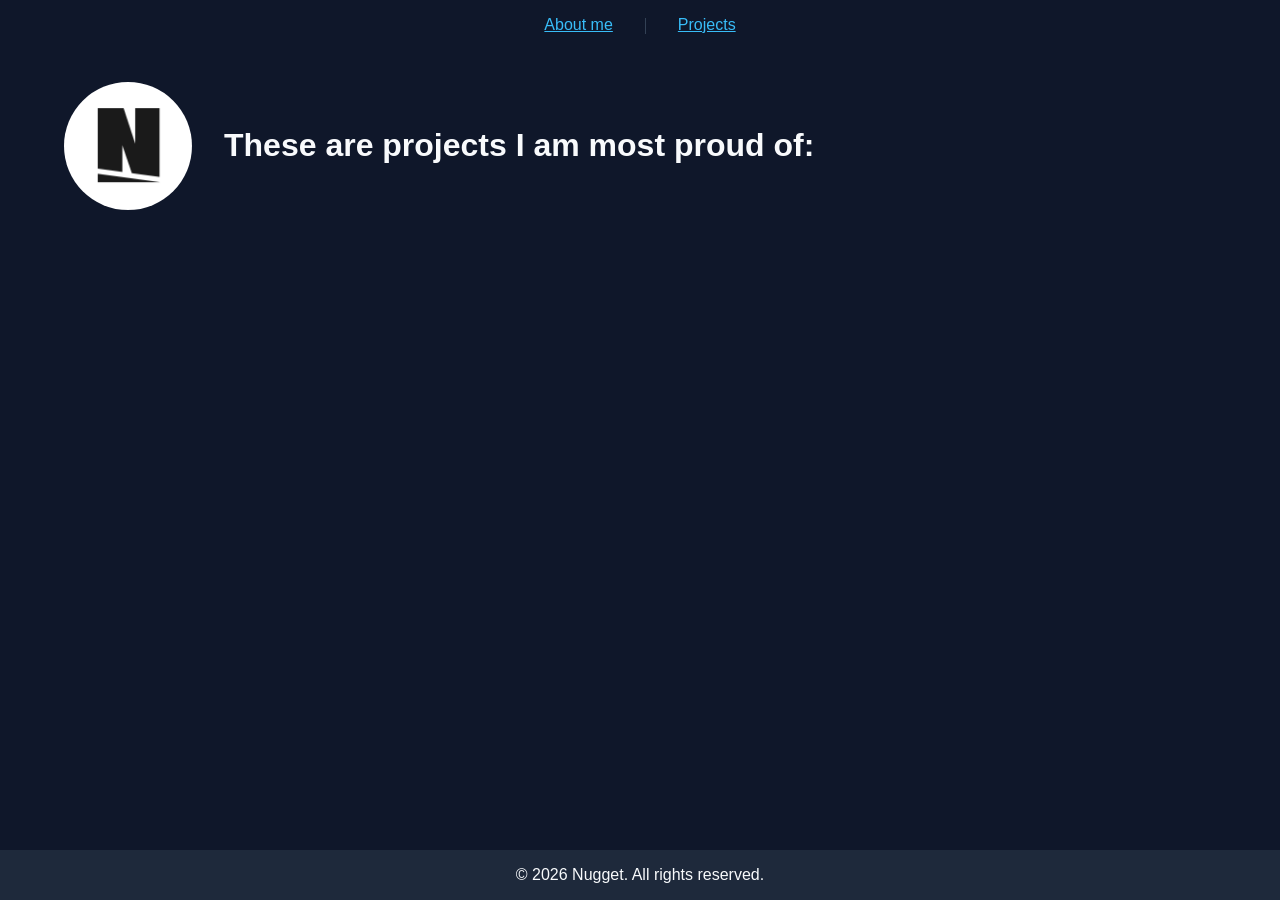
==== projects/index.html @ 2bfc2fcc "feat: add projects page" ====
<!DOCTYPE html>
<html lang="en">
<head>
    <meta charset="UTF-8">
    <meta name="viewport" content="width=device-width, initial-scale=1.0">

    <title>Nugget</title>
    <meta name="description" content="My projects">
    <meta name="robots" content="index, follow">

    <link rel="canonical" href="https://thenuggetxyz.github.io">

    <meta property="og:type" content="website">
    <meta property="og:url" content="https://thenuggetxyz.github.io">
    <meta property="og:title" content="Nugget">
    <meta property="og:description" content="My projects">
    <meta property="og:image" content="https://thenuggetxyz.github.io/assets/media/images/og-share-card.jpg">
    <meta property="og:image:width" content="1200" />
    <meta property="og:image:height" content="630" />
    <meta property="og:site_name" content="Nugget" />
    <meta property="og:locale" content="en_US" />

    <meta name="twitter:card" content="summary_large_image">
    <meta name="twitter:url" content="https://thenuggetxyz.github.io">
    <meta name="twitter:title" content="Nugget">
    <meta name="twitter:description" content="My projects">
    <meta name="twitter:image" content="/assets/media/images/og-share-card.jpg">

    <link rel="icon" type="image/x-icon" href="/favicon.ico">
    <link rel="icon" type="image/png" sizes="32x32" href="/assets/media/icons/favicon-32x32.png">
    <link rel="apple-touch-icon" sizes="180x180" href="/assets/media/icons/apple-touch-icon.png">

    <link rel="stylesheet" href="/assets/css/main.css">
</head>
<body>

    <a href="#main-content" class="skip-link">Skip to main content</a>

    <header class="global-header">
        <div class="container">
            <nav class="main-nav" aria-label="Main Navigation">
                <ul class="nav-list">
                    <li><a href="/index.html" class="nav-link">About me</a></li>
                    <li><a href="/projects/index.html" class="nav-link" aria-current="page">Projects</a></li>
                </ul>
            </nav>
        </div>
    </header>

    <main id="main-content" class="global-main">
        <section class="hero-section" aria-labelledby="hero-title">
            <div class="container hero">
                <div class="hero-heading">
                    <img class="avatar-round" src="/assets/media/images/avatar.png" alt="Nugget avatar - profile picture">
                    <h1 class="heading-xl" id="hero-title">These are projects I am most proud of:</h1>
                </div>
            </div>
        </section>
    </main>

    <footer class="global-footer">
        <div class="container">
            <p>&copy; 2026 Nugget. All rights reserved.</p>
        </div>
    </footer>
</body>
</html>
---- assets/css/main.css ----
@import url(_reset.css);

:root {
    --bg-primary: #0f172a;
    --bg-secondary: #1e293b;
    --bg-surface: #334155;

    --text-primary: #f8fafc;
    --text-muted: #94a3b8;

    --accent: #38bdf8;
    --accent-hover: #7dd3fc;

    --border-color: #1e293b;
}

html, body{
    font-family: "Verdana", sans-serif;
    color: var(--text-primary);
    background-color: var(--bg-primary);
    font-weight: normal;
    font-style: normal;
    display: flex;
    flex-direction: column;
    min-height: 100dvh;
    margin: 0;
    padding: 0;
    overflow-x: hidden;
    width: 100%;
}

.skip-link {
  position: fixed;
  top: -100px;
  left: 1rem;
  z-index: 9999;

  background-color: var(--accent, #38bdf8);
  color: var(--bg-primary, #0f172a);
  font-weight: 700;
  text-decoration: none;
  padding: 0.75rem 1.25rem;
  border-radius: 0.375rem;
  box-shadow: 0 4px 12px rgba(0, 0, 0, 0.3);

  /* entrance animation */
  transition: top 0.2s ease-in-out;
}

/* 4. Slide into view when focused via keyboard Tab */
.skip-link:focus {
  top: 1rem;
  outline: 3px solid var(--text-primary, #f8fafc);
  outline-offset: 2px;
}


.global-main{
    flex-grow: 1;
    display: flex;
    flex-direction: column;
}

.container{
    width: 100%;
    max-width: 1200px;
    margin-inline: auto;
    padding-inline: 1.5rem;
}

.container.hero{
    display: flex;
    flex-direction: column;
    gap: 1rem;
}

.global-footer{
    background-color: var(--bg-secondary);
    text-align: center;
}

.hero-section{
    margin: 2rem 0;
}

.hero-heading{
    display: flex;
    flex-direction: row;
    gap: 2rem;
    align-items: center;
}

.hero-name{
    color: var(--accent);
    font-weight: 900;
    letter-spacing: +0.06rem;
    font-size: 120%;
    text-shadow: 0px 0px 8px var(--accent);
}

.hero-description{
    margin-inline: clamp(0rem, 6vw, 8rem);
}

.heading-xl {
    font-size: clamp(1.75rem, 2.5vw, 4rem);
    line-height: 1.1;
}

.avatar-round {
    width: 128px;
    height: 128px;
    border-radius: 50%;
}

.no-wrap{
     white-space: nowrap;
}

.nav-list {
  list-style: none;
  display: flex;
  gap: 2rem;
  padding: 0;
  margin: 1rem;
  justify-content: center;
}

.nav-link{
    color: var(--accent);
}

.nav-link:hover{
    color: var(--accent-hover);
}

.nav-list li:not(:last-child)::after {
  content: "";
  display: inline-block;
  width: 1px;
  height: 1rem;
  background-color: var(--bg-surface);
  margin-left: 2rem;
  vertical-align: middle;
}
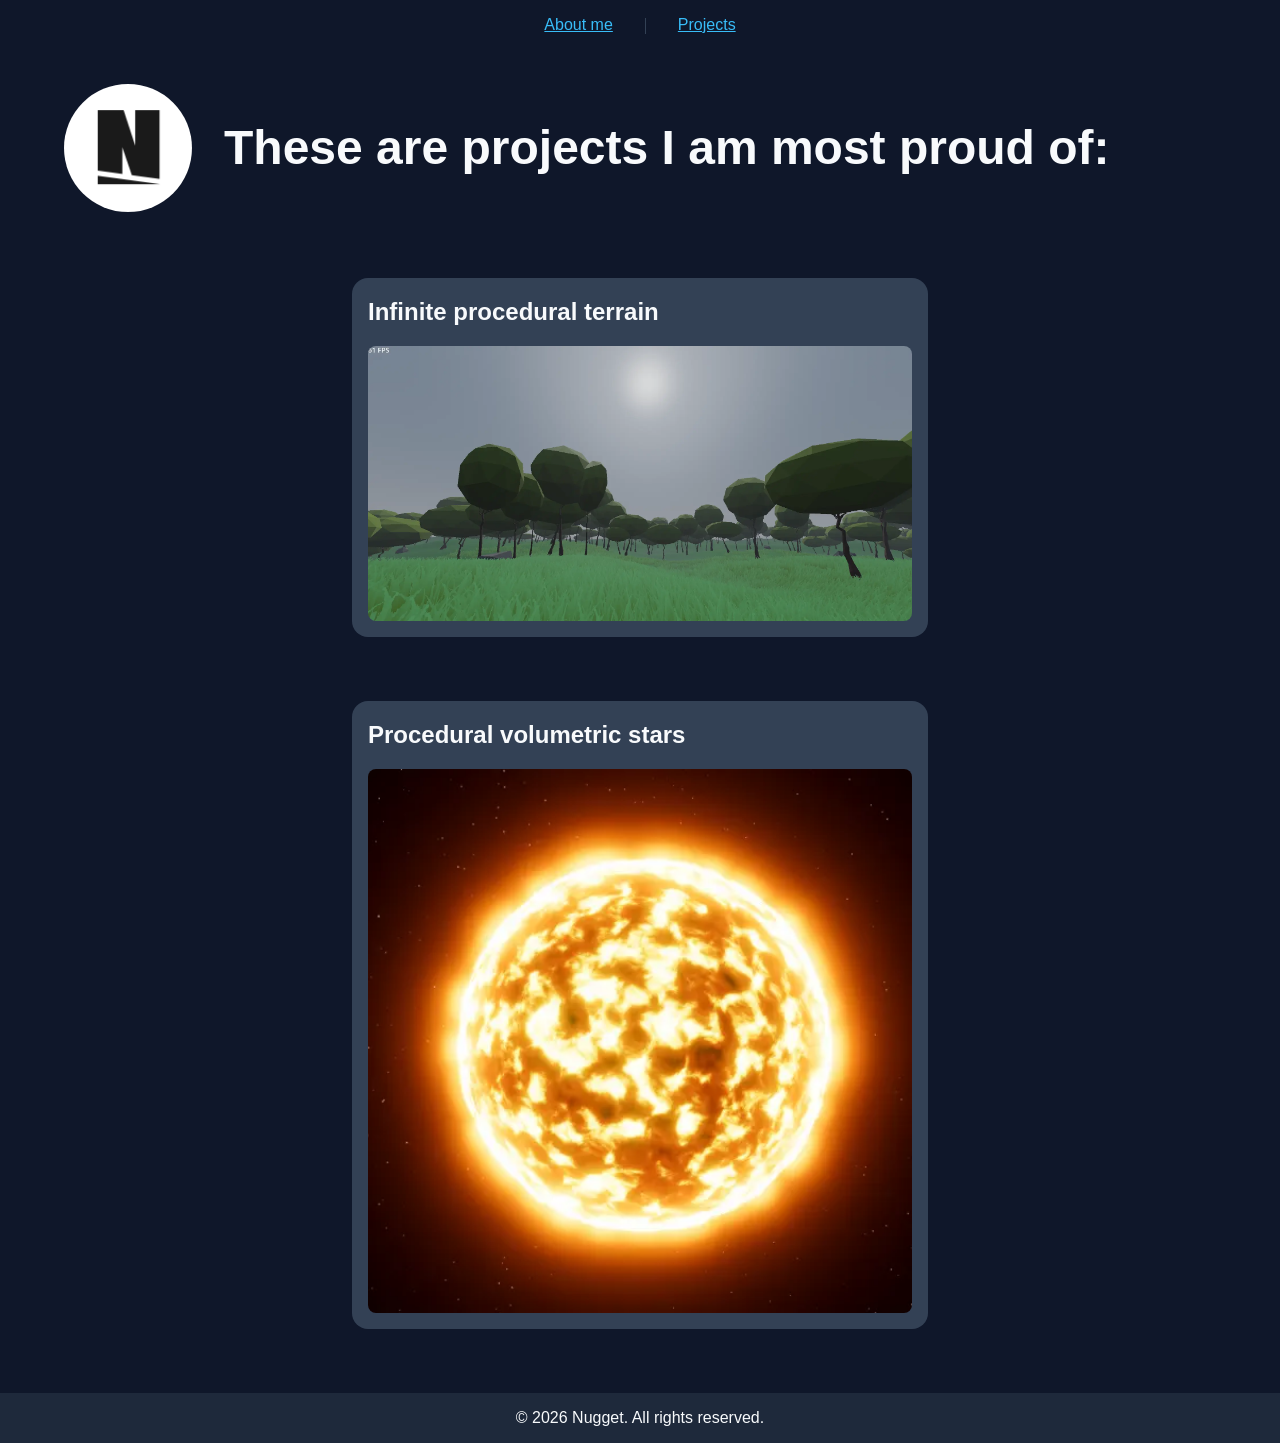
==== commit 614827a0: "feat: add 2 recent projects" ====
--- a/projects/index.html
+++ b/projects/index.html
@@ -56,6 +56,19 @@
                 </div>
             </div>
         </section>
+
+        <section class="projects-section" aria-labelledby="hero-title">
+            <div class="container">
+                <div class="project-container">
+                    <h2>Infinite procedural terrain</h2>
+                    <img src="../assets/media/images/project-infinite-procedural-terrain.webp" alt="image of infinite procedural terrain">
+                </div>
+                <div class="project-container">
+                    <h2>Procedural volumetric stars</h2>
+                    <img src="../assets/media/images/project-procedural-stars.webp" alt="a yellow glowing star set in deep space">
+                </div>
+            </div>
+        </section>
     </main>
 
     <footer class="global-footer">
--- a/assets/css/main.css
+++ b/assets/css/main.css
@@ -103,7 +103,7 @@
 }
 
 .heading-xl {
-    font-size: clamp(1.75rem, 2.5vw, 4rem);
+    font-size: clamp(1.75rem, 3rem, 4rem);
     line-height: 1.1;
 }
 
@@ -142,4 +142,24 @@
   background-color: var(--bg-surface);
   margin-left: 2rem;
   vertical-align: middle;
+}
+
+.projects-section{
+    margin-top: 2rem;
+}
+
+.project-container{
+    background-color: var(--bg-surface);
+    border-radius: 1rem;
+    width: 50%;
+    margin-inline: auto;
+    padding: 0rem 1rem 1rem 1rem;
+    overflow: hidden;
+    margin-bottom: 4rem;
+}
+
+.project-container img{
+    border-radius: 0.5rem;
+    overflow: hidden;
+    width: 100%;
 }
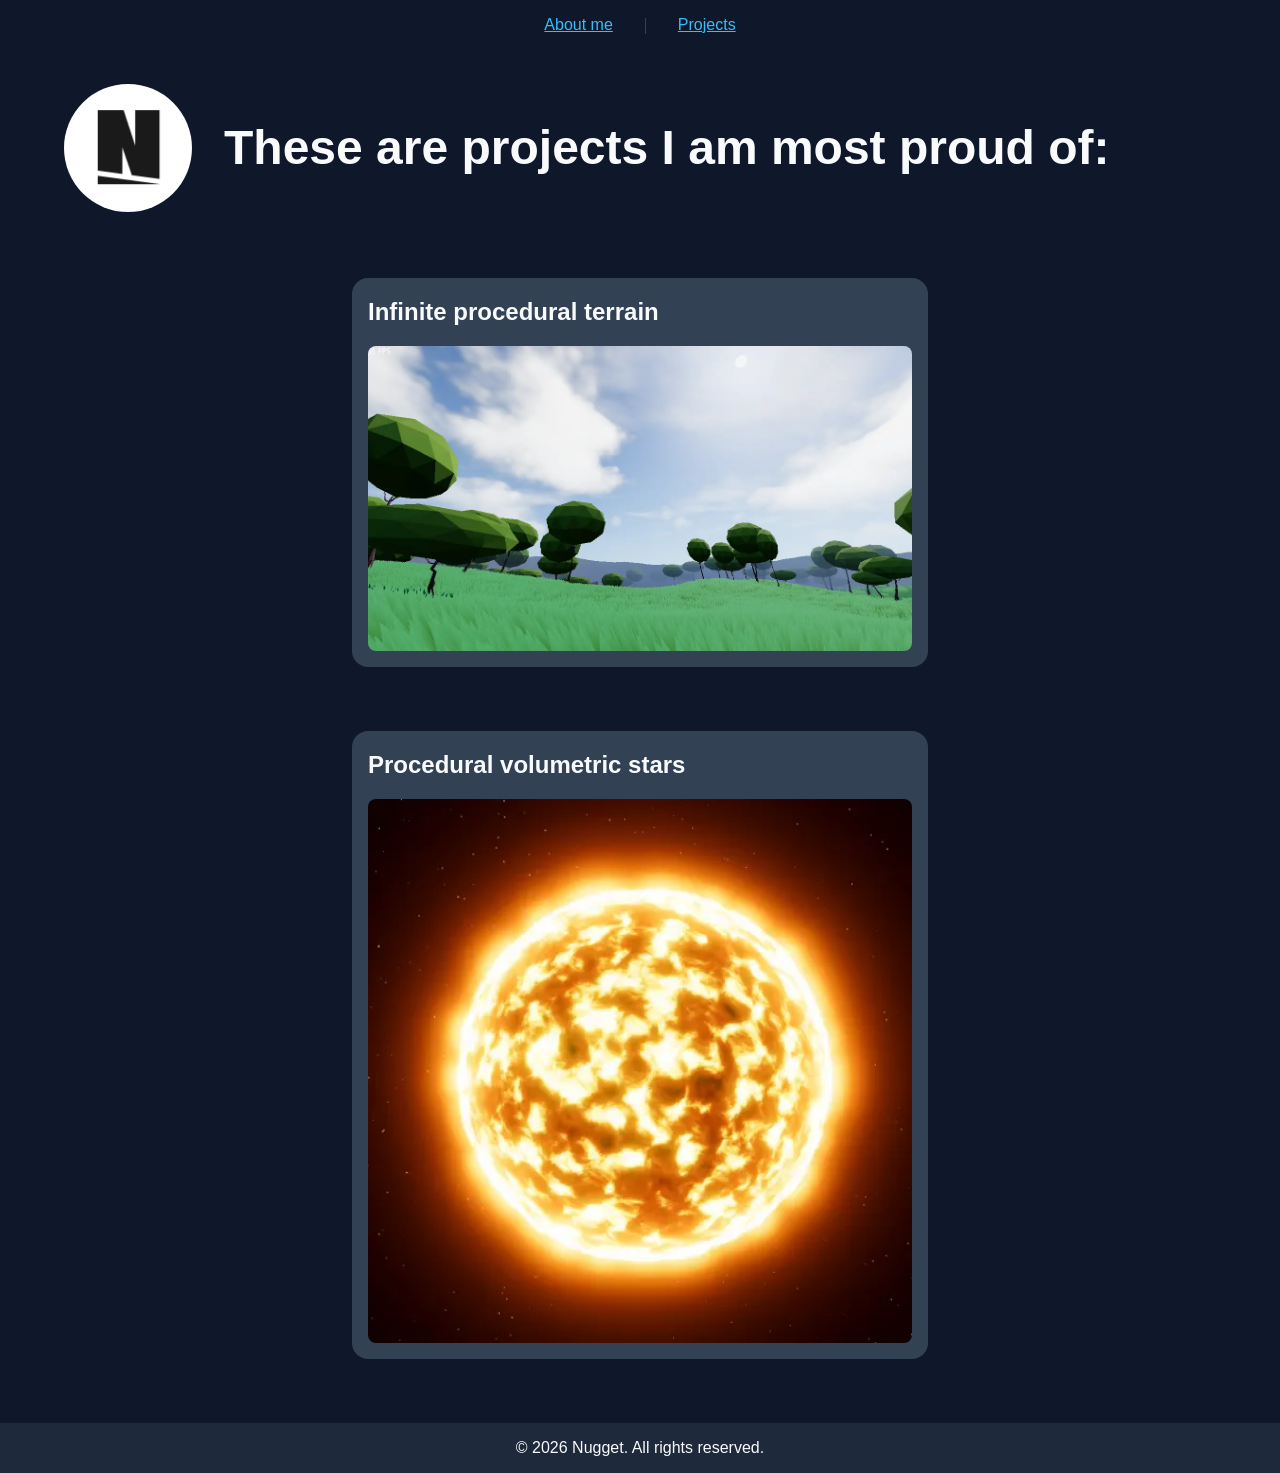
==== commit 15171b99: "feat: change infinite proc terrain project image" ====
--- a/projects/index.html
+++ b/projects/index.html
@@ -61,7 +61,7 @@
             <div class="container">
                 <div class="project-container">
                     <h2>Infinite procedural terrain</h2>
-                    <img src="../assets/media/images/project-infinite-procedural-terrain.webp" alt="image of infinite procedural terrain">
+                    <img src="../assets/media/images/project-infinite-proc-terrain.webp" alt="image of infinite procedural terrain">
                 </div>
                 <div class="project-container">
                     <h2>Procedural volumetric stars</h2>
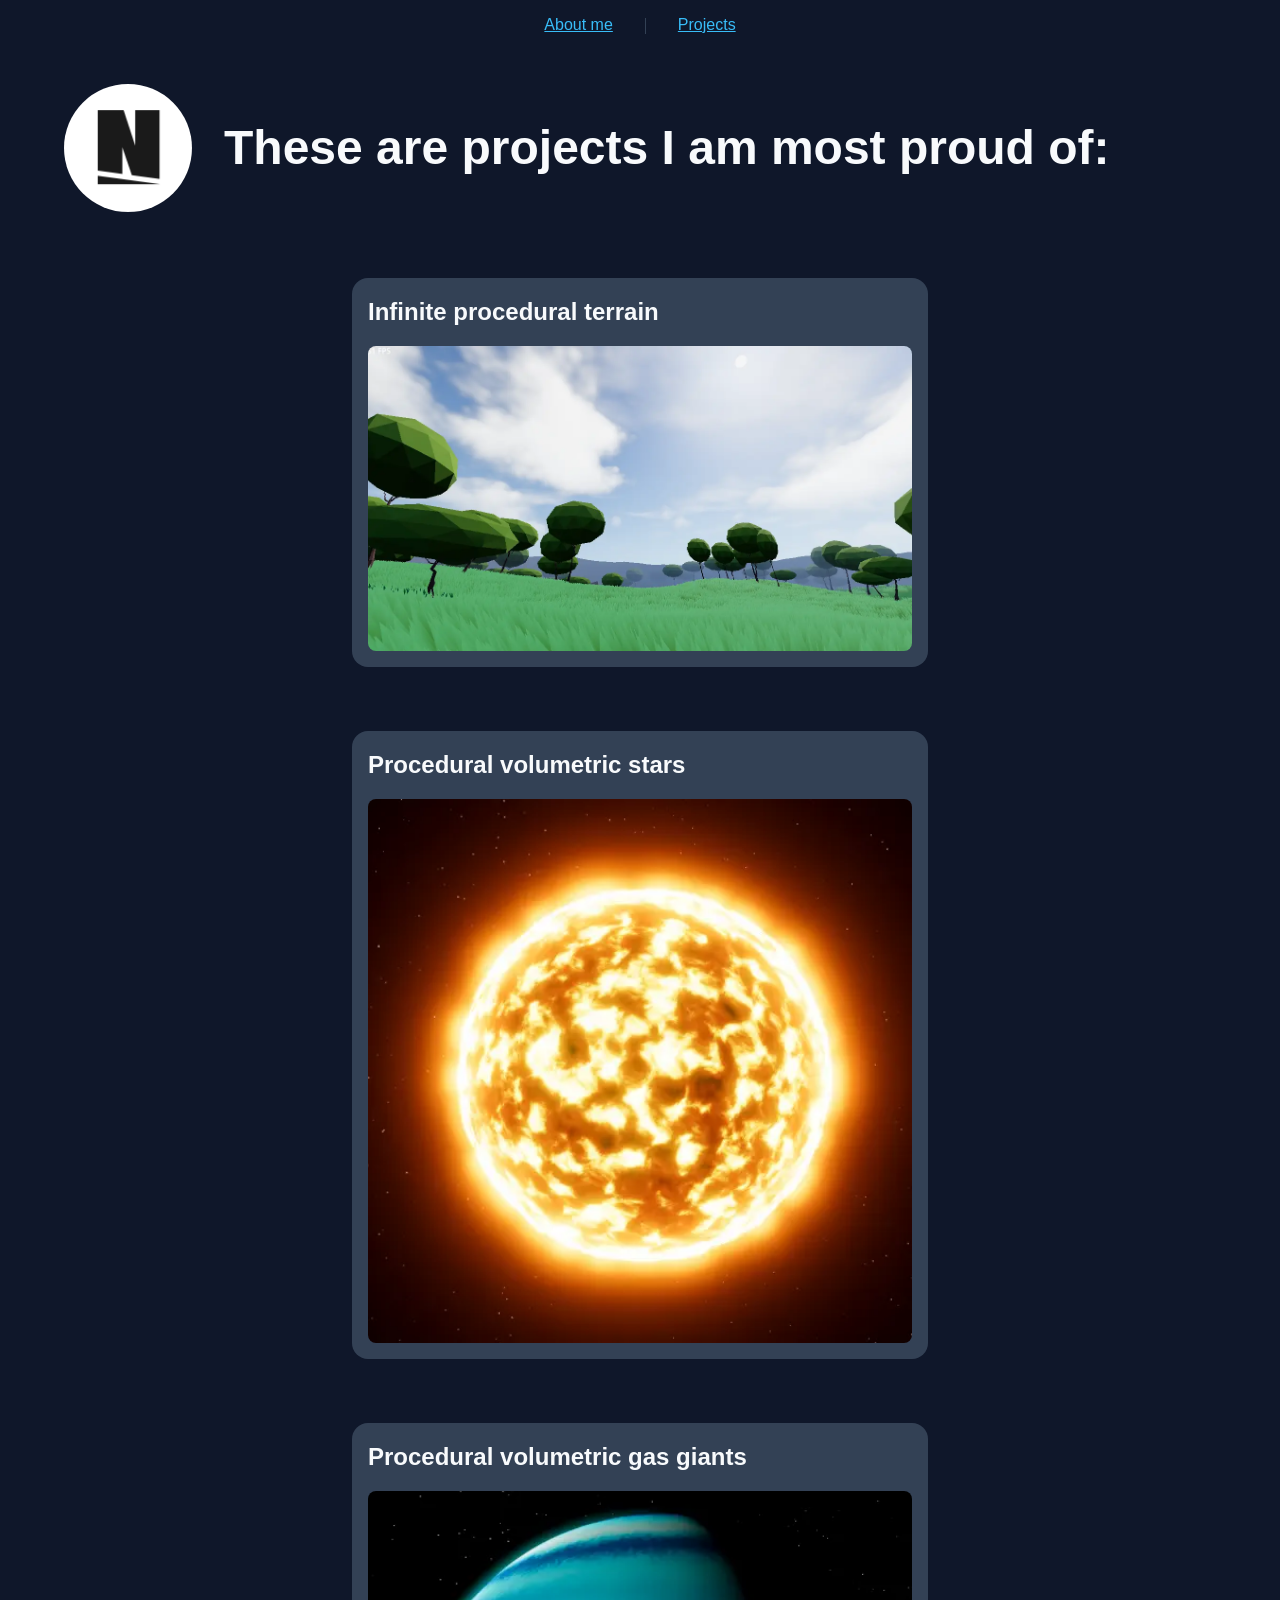
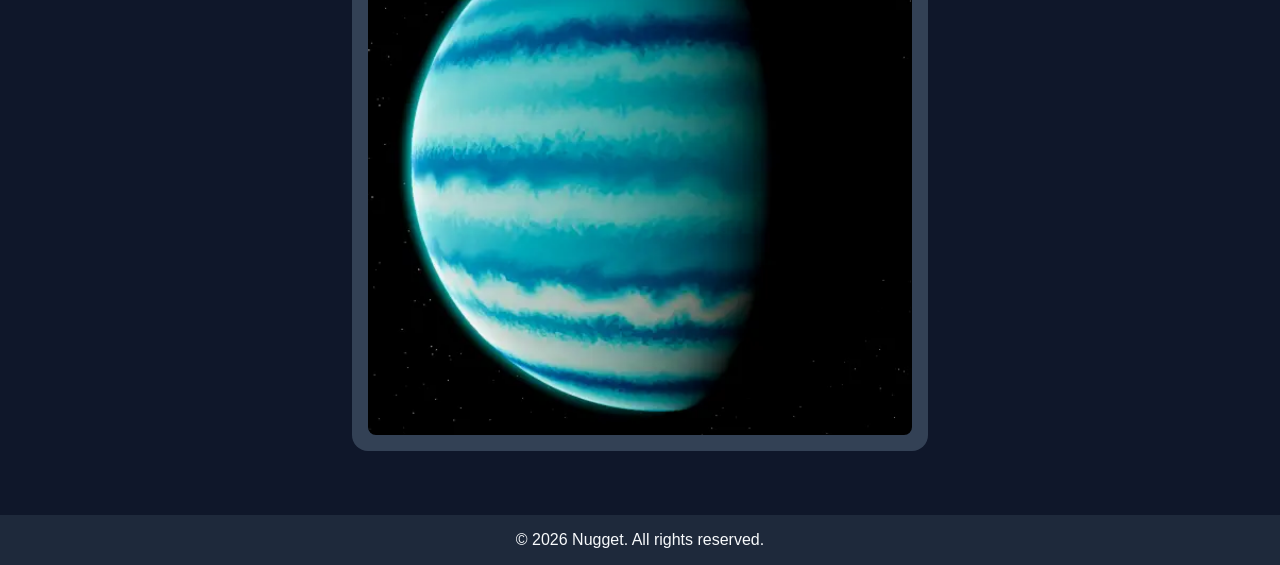
==== commit 1ec87b43: "feat: add gas giant project" ====
--- a/projects/index.html
+++ b/projects/index.html
@@ -67,6 +67,10 @@
                     <h2>Procedural volumetric stars</h2>
                     <img src="../assets/media/images/project-procedural-stars.webp" alt="a yellow glowing star set in deep space">
                 </div>
+                <div class="project-container">
+                    <h2>Procedural volumetric gas giants</h2>
+                    <img src="../assets/media/images/project-procedural-gas-giant.webp" alt="a white blue gas giant with a faint atmosphere in deep space">
+                </div>
             </div>
         </section>
     </main>
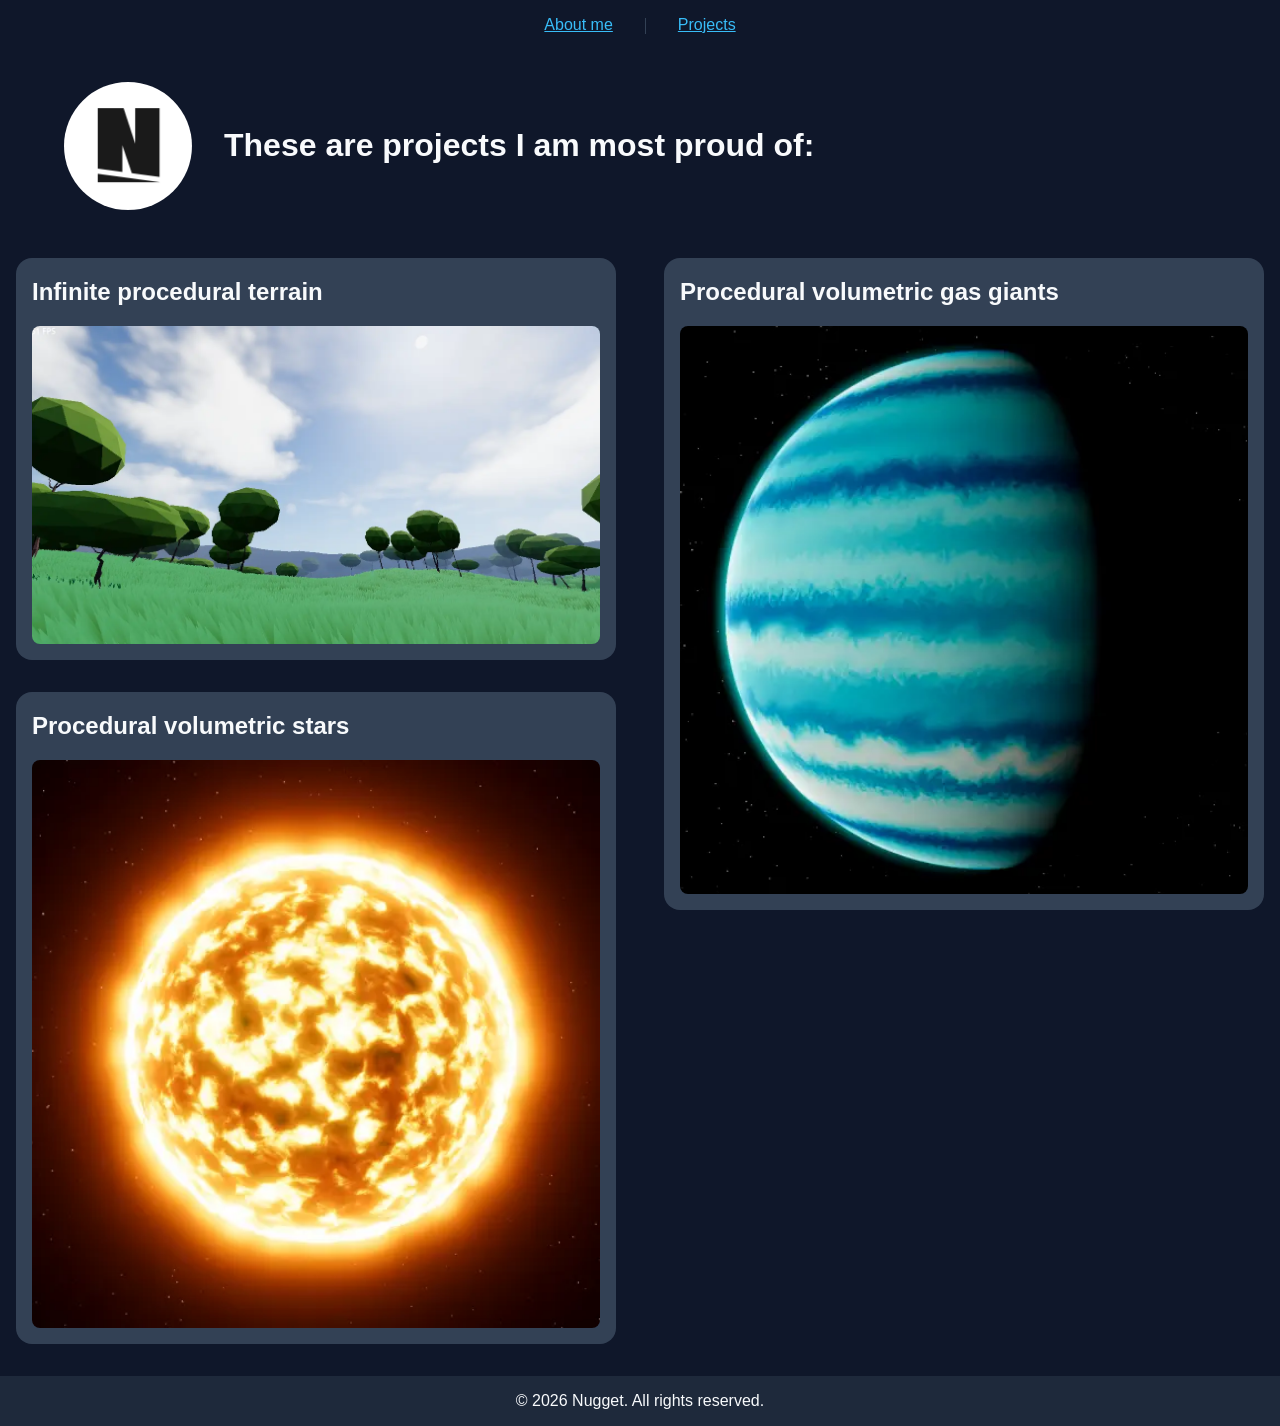
==== commit 0e1489c7: "feat: display projects in a masonry layout" ====
--- a/projects/index.html
+++ b/projects/index.html
@@ -58,7 +58,7 @@
         </section>
 
         <section class="projects-section" aria-labelledby="hero-title">
-            <div class="container">
+            <div class="projects-gallery">
                 <div class="project-container">
                     <h2>Infinite procedural terrain</h2>
                     <img src="../assets/media/images/project-infinite-proc-terrain.webp" alt="image of infinite procedural terrain">
--- a/assets/css/main.css
+++ b/assets/css/main.css
@@ -103,7 +103,7 @@
 }
 
 .heading-xl {
-    font-size: clamp(1.75rem, 3rem, 4rem);
+    font-size: clamp(1.75rem, 2.5vw, 4rem);
     line-height: 1.1;
 }
 
@@ -145,17 +145,24 @@
 }
 
 .projects-section{
-    margin-top: 2rem;
+    display: flex;
+    flex-direction: row;
+    justify-content: center;
+    margin-top: 1rem;
+}
+
+.projects-gallery{
+    columns: 2 600px;
+    margin-bottom: 2rem;
 }
 
 .project-container{
     background-color: var(--bg-surface);
     border-radius: 1rem;
-    width: 50%;
-    margin-inline: auto;
+    max-width: 600px;
     padding: 0rem 1rem 1rem 1rem;
     overflow: hidden;
-    margin-bottom: 4rem;
+    margin: 0rem 1rem 2rem 1rem;
 }
 
 .project-container img{
